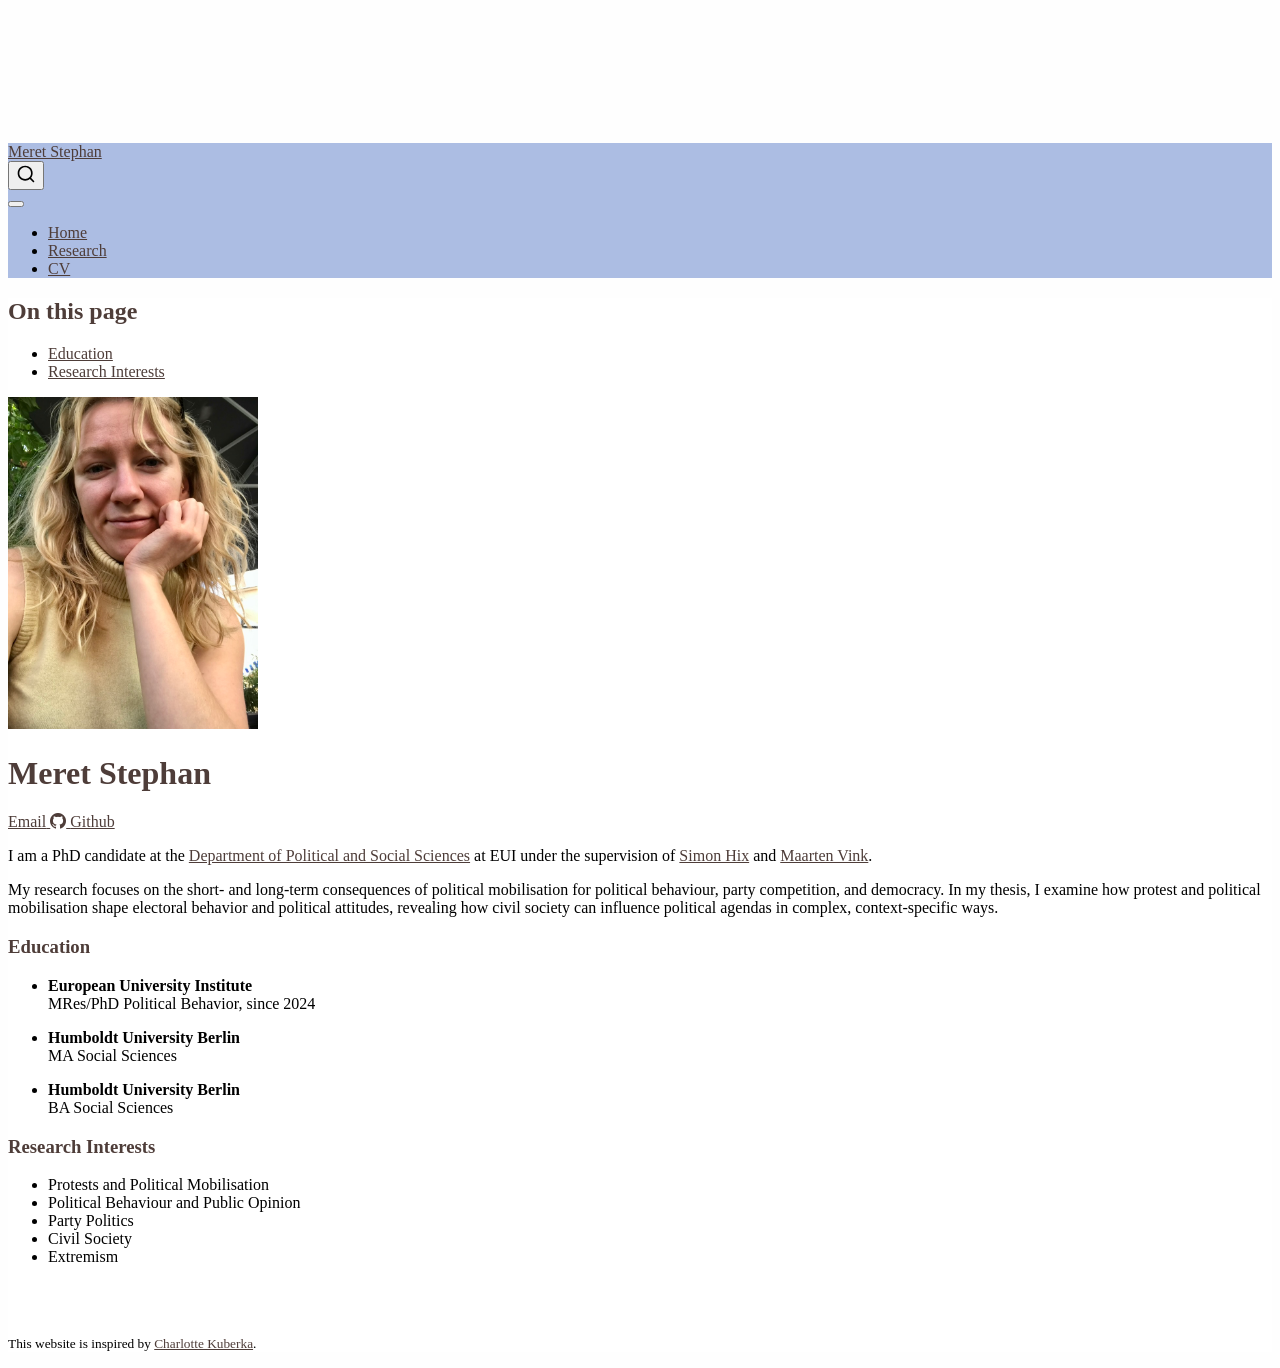
==== index.html @ 403faa31 "Built site for gh-pages" ====
<!DOCTYPE html>
<html xmlns="http://www.w3.org/1999/xhtml" lang="en" xml:lang="en"><head>

<meta charset="utf-8">
<meta name="generator" content="quarto-1.10.19">

<meta name="viewport" content="width=device-width, initial-scale=1.0, user-scalable=yes">


<title>Meret Stephan</title>
<style>
/* Default styles provided by pandoc.
** See https://pandoc.org/MANUAL.html#variables-for-html for config info.
*/
span.smallcaps{font-variant: small-caps;}
div.columns{display: flex; gap: 1.5em;}
div.column{flex: auto;}
@media screen {
div.columns{gap: min(4vw, 1.5em);}
div.column{overflow-x: auto;}
}
div.hanging-indent{margin-left: 1.5em; text-indent: -1.5em;}
ul.task-list{list-style: none;}
ul.task-list li input[type="checkbox"] {
  width: 0.8em;
  margin: 0 0.8em 0.2em -1em; /* quarto-specific, see https://github.com/quarto-dev/quarto-cli/issues/4556 */ 
  vertical-align: middle;
}
</style>


<script src="site_libs/quarto-nav/quarto-nav.js"></script>
<script src="site_libs/quarto-nav/headroom.min.js"></script>
<script src="site_libs/clipboard/clipboard.min.js"></script>
<script src="site_libs/quarto-search/autocomplete.umd.js"></script>
<script src="site_libs/quarto-search/fuse.min.js"></script>
<script src="site_libs/quarto-search/quarto-search.js"></script>
<meta name="quarto:offset" content="./">
<script src="site_libs/quarto-html/quarto.js" type="module"></script>
<script src="site_libs/quarto-html/tabsets/tabsets.js" type="module"></script>
<script src="site_libs/quarto-html/popper.min.js"></script>
<script src="site_libs/quarto-html/tippy.umd.min.js"></script>
<link href="site_libs/quarto-html/tippy.css" rel="stylesheet">
<link href="site_libs/quarto-html/quarto-syntax-highlighting-bf27225e3a48a9273f3daa8f8e829971.css" rel="stylesheet" id="quarto-text-highlighting-styles">
<script src="site_libs/bootstrap/bootstrap.min.js"></script>
<link href="site_libs/bootstrap/bootstrap-icons.css" rel="stylesheet">
<link href="site_libs/bootstrap/bootstrap-445b8638c3d06994fee0907d791121c4.min.css" rel="stylesheet" append-hash="true" id="quarto-bootstrap" data-mode="light">
<script id="quarto-search-options" type="application/json">{
  "location": "navbar",
  "copy-button": false,
  "collapse-after": 3,
  "panel-placement": "end",
  "type": "overlay",
  "limit": 50,
  "keyboard-shortcut": [
    "f",
    "/",
    "s"
  ],
  "show-item-context": false,
  "language": {
    "search-no-results-text": "No results",
    "search-matching-documents-text": "matching documents",
    "search-copy-link-title": "Copy link to search",
    "search-hide-matches-text": "Hide additional matches",
    "search-more-match-text": "more match in this document",
    "search-more-matches-text": "more matches in this document",
    "search-clear-button-title": "Clear",
    "search-text-placeholder": "",
    "search-detached-cancel-button-title": "Cancel",
    "search-submit-button-title": "Submit",
    "search-label": "Search"
  }
}</script>


<link rel="stylesheet" href="styles.css">
</head>

<body class="nav-fixed quarto-light">

<div id="quarto-search-results"></div>
  <header id="quarto-header" class="headroom fixed-top">
    <nav class="navbar navbar-expand-lg " data-bs-theme="dark">
      <div class="navbar-container container-fluid">
      <div class="navbar-brand-container mx-auto">
    <a class="navbar-brand" href="./index.html">
    <span class="navbar-title">Meret Stephan</span>
    </a>
  </div>
            <div id="quarto-search" class="" title="Search"></div>
          <button class="navbar-toggler" type="button" data-bs-toggle="collapse" data-bs-target="#navbarCollapse" aria-controls="navbarCollapse" role="menu" aria-expanded="false" aria-label="Toggle navigation" onclick="if (window.quartoToggleHeadroom) { window.quartoToggleHeadroom(); }">
  <span class="navbar-toggler-icon"></span>
</button>
          <div class="collapse navbar-collapse" id="navbarCollapse">
            <ul class="navbar-nav navbar-nav-scroll me-auto">
  <li class="nav-item">
    <a class="nav-link active" href="./index.html" aria-current="page"> 
<span class="menu-text">Home</span></a>
  </li>  
  <li class="nav-item">
    <a class="nav-link" href="./research.html"> 
<span class="menu-text">Research</span></a>
  </li>  
  <li class="nav-item">
    <a class="nav-link" href="./CV.html"> 
<span class="menu-text">CV</span></a>
  </li>  
</ul>
          </div> <!-- /navcollapse -->
            <div class="quarto-navbar-tools">
</div>
      </div> <!-- /container-fluid -->
    </nav>
</header>
<!-- content -->
<div id="quarto-content" class="quarto-container page-columns page-rows-contents page-layout-article page-navbar">
<!-- sidebar -->
<!-- margin-sidebar -->
    <div id="quarto-margin-sidebar" class="sidebar margin-sidebar">
        <nav id="TOC" role="doc-toc" class="toc-active">
    <h2 id="toc-title">On this page</h2>
  <ul>
  <li><a href="#education" id="toc-education" class="nav-link active" data-scroll-target="#education">Education</a></li>
  <li><a href="#research-interests" id="toc-research-interests" class="nav-link" data-scroll-target="#research-interests">Research Interests</a></li>
  </ul>
</nav>
    </div>
<!-- main -->
<div class="quarto-about-trestles">
  <div class="about-entity">
    <img src="img_1.jpeg" class="about-image
  rounded " style="width: 250px;">
<header id="title-block-header" class="quarto-title-block default">
<div class="quarto-title">
<h1 class="title">Meret Stephan</h1>
</div>
<div class="quarto-title-meta">
  </div>
</header>
    <div class="about-links">
  <a href="mailto:meret.stephan@eui.eu" class="about-link" rel="" target="">
    <i class="bi bi-✉ Email"></i>
     <span class="about-link-text">Email</span>
  </a>
  <a href="https://github.com/meretstephan" class="about-link" rel="" target="">
    <i class="bi bi-github"></i>
     <span class="about-link-text">Github</span>
  </a>
</div>
  </div>
  <div class="about-contents"><main class="content" id="quarto-document-content">

<p>I am a PhD candidate at the <a href="https://www.eui.eu/en/academic-units/political-and-social-sciences">Department of Political and Social Sciences</a> at EUI under the supervision of <a href="https://simonhix.com/">Simon Hix</a> and <a href="https://www.eui.eu/people?id=maarten-vink">Maarten Vink</a>.</p>
<p>My research focuses on the short- and long-term consequences of political mobilisation for political behaviour, party competition, and democracy. In my thesis, I examine how protest and political mobilisation shape electoral behavior and political attitudes, revealing how civil society can influence political agendas in complex, context-specific ways.</p>
<section id="education" class="level3">
<h3 data-anchor-id="education">Education</h3>
<ul>
<li><p><strong>European University Institute</strong> <br> MRes/PhD Political Behavior, since 2024 <br></p></li>
<li><p><strong>Humboldt University Berlin</strong> <br> MA Social Sciences <br></p></li>
<li><p><strong>Humboldt University Berlin</strong> <br> BA Social Sciences</p></li>
</ul>
</section>
<section id="research-interests" class="level3">
<h3 data-anchor-id="research-interests">Research Interests</h3>
<ul>
<li>Protests and Political Mobilisation</li>
<li>Political Behaviour and Public Opinion</li>
<li>Party Politics</li>
<li>Civil Society</li>
<li>Extremism</li>
</ul>
<p><br> <br></p>
<p><small>This website is inspired by <a href="https://charlottekuberka.github.io/">Charlotte Kuberka</a>.</small></p>


</section>
</main></div>
</div>
 <!-- /main -->
<script id="quarto-html-after-body" type="application/javascript">
  window.document.addEventListener("DOMContentLoaded", function (event) {
    const isCodeAnnotation = (el) => {
      for (const clz of el.classList) {
        if (clz.startsWith('code-annotation-')) {                     
          return true;
        }
      }
      return false;
    }
    const onCopySuccess = function(e) {
      // button target
      const button = e.trigger;
      // don't keep focus
      button.blur();
      // flash "checked"
      button.classList.add('code-copy-button-checked');
      var currentTitle = button.getAttribute("title");
      button.setAttribute("title", "Copied!");
      let tooltip;
      if (window.bootstrap) {
        button.setAttribute("data-bs-toggle", "tooltip");
        button.setAttribute("data-bs-placement", "left");
        button.setAttribute("data-bs-title", "Copied!");
        tooltip = new bootstrap.Tooltip(button, 
          { trigger: "manual", 
            customClass: "code-copy-button-tooltip",
            offset: [0, -8]});
        tooltip.show();    
      }
      setTimeout(function() {
        if (tooltip) {
          tooltip.hide();
          button.removeAttribute("data-bs-title");
          button.removeAttribute("data-bs-toggle");
          button.removeAttribute("data-bs-placement");
        }
        button.setAttribute("title", currentTitle);
        button.classList.remove('code-copy-button-checked');
      }, 1000);
      // clear code selection
      e.clearSelection();
    }
    const getTextToCopy = function(trigger) {
      const outerScaffold = trigger.parentElement.cloneNode(true);
      const codeEl = outerScaffold.querySelector('code');
      for (const childEl of codeEl.children) {
        if (isCodeAnnotation(childEl)) {
          childEl.remove();
        }
      }
      return codeEl.innerText;
    }
    const clipboard = new window.ClipboardJS('.code-copy-button:not([data-in-quarto-modal])', {
      text: getTextToCopy
    });
    clipboard.on('success', onCopySuccess);
    if (window.document.getElementById('quarto-embedded-source-code-modal')) {
      const clipboardModal = new window.ClipboardJS('.code-copy-button[data-in-quarto-modal]', {
        text: getTextToCopy,
        container: window.document.getElementById('quarto-embedded-source-code-modal')
      });
      clipboardModal.on('success', onCopySuccess);
    }
      var localhostRegex = new RegExp(/^(?:http|https):\/\/localhost\:?[0-9]*\//);
      var mailtoRegex = new RegExp(/^mailto:/);
        var filterRegex = new RegExp('/' + window.location.host + '/');
      var isInternal = (href) => {
          return filterRegex.test(href) || localhostRegex.test(href) || mailtoRegex.test(href);
      }
      // Inspect non-navigation links and adorn them if external
     var links = window.document.querySelectorAll('a[href]:not(.nav-link):not(.navbar-brand):not(.toc-action):not(.sidebar-link):not(.sidebar-item-toggle):not(.pagination-link):not(.no-external):not([aria-hidden]):not(.dropdown-item):not(.quarto-navigation-tool):not(.about-link)');
      for (var i=0; i<links.length; i++) {
        const link = links[i];
        if (!isInternal(link.href)) {
          // undo the damage that might have been done by quarto-nav.js in the case of
          // links that we want to consider external
          if (link.dataset.originalHref !== undefined) {
            link.href = link.dataset.originalHref;
          }
        }
      }
    function tippyHover(el, contentFn, onTriggerFn, onUntriggerFn) {
      const config = {
        allowHTML: true,
        maxWidth: 500,
        delay: 100,
        arrow: false,
        appendTo: function(el) {
            return el.parentElement;
        },
        interactive: true,
        interactiveBorder: 10,
        theme: 'quarto',
        placement: 'bottom-start',
      };
      if (contentFn) {
        config.content = contentFn;
      }
      if (onTriggerFn) {
        config.onTrigger = onTriggerFn;
      }
      if (onUntriggerFn) {
        config.onUntrigger = onUntriggerFn;
      }
      window.tippy(el, config); 
    }
    const noterefs = window.document.querySelectorAll('a[role="doc-noteref"]');
    for (var i=0; i<noterefs.length; i++) {
      const ref = noterefs[i];
      tippyHover(ref, function() {
        // use id or data attribute instead here
        let href = ref.getAttribute('data-footnote-href') || ref.getAttribute('href');
        try { href = new URL(href).hash; } catch {}
        const id = href.replace(/^#\/?/, "");
        const note = window.document.getElementById(id);
        if (note) {
          return note.innerHTML;
        } else {
          return "";
        }
      });
    }
    const xrefs = window.document.querySelectorAll('a.quarto-xref');
    const processXRef = (id, note) => {
      // Strip column container classes
      const stripColumnClz = (el) => {
        el.classList.remove("page-full", "page-columns");
        if (el.children) {
          for (const child of el.children) {
            stripColumnClz(child);
          }
        }
      }
      stripColumnClz(note)
      if (id === null || id.startsWith('sec-')) {
        // Special case sections, only their first couple elements
        const container = document.createElement("div");
        if (note.children && note.children.length > 2) {
          container.appendChild(note.children[0].cloneNode(true));
          for (let i = 1; i < note.children.length; i++) {
            const child = note.children[i];
            if (child.tagName === "P" && child.innerText === "") {
              continue;
            } else {
              container.appendChild(child.cloneNode(true));
              break;
            }
          }
          if (window.Quarto?.typesetMath) {
            window.Quarto.typesetMath(container);
          }
          return container.innerHTML
        } else {
          if (window.Quarto?.typesetMath) {
            window.Quarto.typesetMath(note);
          }
          return note.innerHTML;
        }
      } else {
        // Remove any anchor links if they are present
        const anchorLink = note.querySelector('a.anchorjs-link');
        if (anchorLink) {
          anchorLink.remove();
        }
        if (window.Quarto?.typesetMath) {
          window.Quarto.typesetMath(note);
        }
        if (note.classList.contains("callout")) {
          return note.outerHTML;
        } else {
          return note.innerHTML;
        }
      }
    }
    for (var i=0; i<xrefs.length; i++) {
      const xref = xrefs[i];
      tippyHover(xref, undefined, function(instance) {
        instance.disable();
        let url = xref.getAttribute('href');
        let hash = undefined; 
        if (url.startsWith('#')) {
          hash = url;
        } else {
          try { hash = new URL(url).hash; } catch {}
        }
        if (hash) {
          const id = hash.replace(/^#\/?/, "");
          const note = window.document.getElementById(id);
          if (note !== null) {
            try {
              const html = processXRef(id, note.cloneNode(true));
              instance.setContent(html);
            } finally {
              instance.enable();
              instance.show();
            }
          } else {
            // See if we can fetch this
            fetch(url.split('#')[0])
            .then(res => res.text())
            .then(html => {
              const parser = new DOMParser();
              const htmlDoc = parser.parseFromString(html, "text/html");
              const note = htmlDoc.getElementById(id);
              if (note !== null) {
                const html = processXRef(id, note);
                instance.setContent(html);
              } 
            }).finally(() => {
              instance.enable();
              instance.show();
            });
          }
        } else {
          // See if we can fetch a full url (with no hash to target)
          // This is a special case and we should probably do some content thinning / targeting
          fetch(url)
          .then(res => res.text())
          .then(html => {
            const parser = new DOMParser();
            const htmlDoc = parser.parseFromString(html, "text/html");
            const note = htmlDoc.querySelector('main.content');
            if (note !== null) {
              // This should only happen for chapter cross references
              // (since there is no id in the URL)
              // remove the first header
              if (note.children.length > 0 && note.children[0].tagName === "HEADER") {
                note.children[0].remove();
              }
              const html = processXRef(null, note);
              instance.setContent(html);
            } 
          }).finally(() => {
            instance.enable();
            instance.show();
          });
        }
      }, function(instance) {
      });
    }
        let selectedAnnoteEl;
        const selectorForAnnotation = ( cell, annotation) => {
          let cellAttr = 'data-code-cell="' + cell + '"';
          let lineAttr = 'data-code-annotation="' +  annotation + '"';
          const selector = 'span[' + cellAttr + '][' + lineAttr + ']';
          return selector;
        }
        const selectCodeLines = (annoteEl) => {
          const doc = window.document;
          const targetCell = annoteEl.getAttribute("data-target-cell");
          const targetAnnotation = annoteEl.getAttribute("data-target-annotation");
          const annoteSpan = window.document.querySelector(selectorForAnnotation(targetCell, targetAnnotation));
          const lines = annoteSpan.getAttribute("data-code-lines").split(",");
          const lineIds = lines.map((line) => {
            return targetCell + "-" + line;
          })
          let top = null;
          let height = null;
          let parent = null;
          if (lineIds.length > 0) {
              //compute the position of the single el (top and bottom and make a div)
              const el = window.document.getElementById(lineIds[0]);
              top = el.offsetTop;
              height = el.offsetHeight;
              parent = el.parentElement.parentElement;
            if (lineIds.length > 1) {
              const lastEl = window.document.getElementById(lineIds[lineIds.length - 1]);
              const bottom = lastEl.offsetTop + lastEl.offsetHeight;
              height = bottom - top;
            }
            if (top !== null && height !== null && parent !== null) {
              // cook up a div (if necessary) and position it 
              let div = window.document.getElementById("code-annotation-line-highlight");
              if (div === null) {
                div = window.document.createElement("div");
                div.setAttribute("id", "code-annotation-line-highlight");
                div.style.position = 'absolute';
                parent.appendChild(div);
              }
              div.style.top = top - 2 + "px";
              div.style.height = height + 4 + "px";
              div.style.left = 0;
              let gutterDiv = window.document.getElementById("code-annotation-line-highlight-gutter");
              if (gutterDiv === null) {
                gutterDiv = window.document.createElement("div");
                gutterDiv.setAttribute("id", "code-annotation-line-highlight-gutter");
                gutterDiv.style.position = 'absolute';
                const codeCell = window.document.getElementById(targetCell);
                const gutter = codeCell.querySelector('.code-annotation-gutter');
                gutter.appendChild(gutterDiv);
              }
              gutterDiv.style.top = top - 2 + "px";
              gutterDiv.style.height = height + 4 + "px";
            }
            selectedAnnoteEl = annoteEl;
          }
        };
        const unselectCodeLines = () => {
          const elementsIds = ["code-annotation-line-highlight", "code-annotation-line-highlight-gutter"];
          elementsIds.forEach((elId) => {
            const div = window.document.getElementById(elId);
            if (div) {
              div.remove();
            }
          });
          selectedAnnoteEl = undefined;
        };
          // Handle positioning of the toggle
      window.addEventListener(
        "resize",
        throttle(() => {
          elRect = undefined;
          if (selectedAnnoteEl) {
            selectCodeLines(selectedAnnoteEl);
          }
        }, 10)
      );
      function throttle(fn, ms) {
      let throttle = false;
      let timer;
        return (...args) => {
          if(!throttle) { // first call gets through
              fn.apply(this, args);
              throttle = true;
          } else { // all the others get throttled
              if(timer) clearTimeout(timer); // cancel #2
              timer = setTimeout(() => {
                fn.apply(this, args);
                timer = throttle = false;
              }, ms);
          }
        };
      }
        // Attach click handler to the DT
        const annoteDls = window.document.querySelectorAll('dt[data-target-cell]');
        for (const annoteDlNode of annoteDls) {
          annoteDlNode.addEventListener('click', (event) => {
            const clickedEl = event.target;
            if (clickedEl !== selectedAnnoteEl) {
              unselectCodeLines();
              const activeEl = window.document.querySelector('dt[data-target-cell].code-annotation-active');
              if (activeEl) {
                activeEl.classList.remove('code-annotation-active');
              }
              selectCodeLines(clickedEl);
              clickedEl.classList.add('code-annotation-active');
            } else {
              // Unselect the line
              unselectCodeLines();
              clickedEl.classList.remove('code-annotation-active');
            }
          });
        }
    const findCites = (el) => {
      const parentEl = el.parentElement;
      if (parentEl) {
        const cites = parentEl.dataset.cites;
        if (cites) {
          return {
            el,
            cites: cites.split(' ')
          };
        } else {
          return findCites(el.parentElement)
        }
      } else {
        return undefined;
      }
    };
    var bibliorefs = window.document.querySelectorAll('a[role="doc-biblioref"]');
    for (var i=0; i<bibliorefs.length; i++) {
      const ref = bibliorefs[i];
      const citeInfo = findCites(ref);
      if (citeInfo) {
        tippyHover(citeInfo.el, function() {
          var popup = window.document.createElement('div');
          citeInfo.cites.forEach(function(cite) {
            var citeDiv = window.document.createElement('div');
            citeDiv.classList.add('hanging-indent');
            citeDiv.classList.add('csl-entry');
            var biblioDiv = window.document.getElementById('ref-' + cite);
            if (biblioDiv) {
              citeDiv.innerHTML = biblioDiv.innerHTML;
            }
            popup.appendChild(citeDiv);
          });
          return popup.innerHTML;
        });
      }
    }
  });
  </script>
</div> <!-- /content -->




</body></html>
---- site_libs/quarto-html/tippy.css ----
.tippy-box[data-animation=fade][data-state=hidden]{opacity:0}[data-tippy-root]{max-width:calc(100vw - 10px)}.tippy-box{position:relative;background-color:#333;color:#fff;border-radius:4px;font-size:14px;line-height:1.4;white-space:normal;outline:0;transition-property:transform,visibility,opacity}.tippy-box[data-placement^=top]>.tippy-arrow{bottom:0}.tippy-box[data-placement^=top]>.tippy-arrow:before{bottom:-7px;left:0;border-width:8px 8px 0;border-top-color:initial;transform-origin:center top}.tippy-box[data-placement^=bottom]>.tippy-arrow{top:0}.tippy-box[data-placement^=bottom]>.tippy-arrow:before{top:-7px;left:0;border-width:0 8px 8px;border-bottom-color:initial;transform-origin:center bottom}.tippy-box[data-placement^=left]>.tippy-arrow{right:0}.tippy-box[data-placement^=left]>.tippy-arrow:before{border-width:8px 0 8px 8px;border-left-color:initial;right:-7px;transform-origin:center left}.tippy-box[data-placement^=right]>.tippy-arrow{left:0}.tippy-box[data-placement^=right]>.tippy-arrow:before{left:-7px;border-width:8px 8px 8px 0;border-right-color:initial;transform-origin:center right}.tippy-box[data-inertia][data-state=visible]{transition-timing-function:cubic-bezier(.54,1.5,.38,1.11)}.tippy-arrow{width:16px;height:16px;color:#333}.tippy-arrow:before{content:"";position:absolute;border-color:transparent;border-style:solid}.tippy-content{position:relative;padding:5px 9px;z-index:1}
---- site_libs/quarto-html/quarto-syntax-highlighting-bf27225e3a48a9273f3daa8f8e829971.css ----
/* quarto syntax highlight colors */
:root {
  --quarto-hl-ot-color: #003B4F;
  --quarto-hl-at-color: #657422;
  --quarto-hl-ss-color: #20794D;
  --quarto-hl-an-color: #5E5E5E;
  --quarto-hl-fu-color: #4758AB;
  --quarto-hl-st-color: #20794D;
  --quarto-hl-cf-color: #003B4F;
  --quarto-hl-op-color: #5E5E5E;
  --quarto-hl-er-color: #AD0000;
  --quarto-hl-bn-color: #AD0000;
  --quarto-hl-al-color: #AD0000;
  --quarto-hl-va-color: #111111;
  --quarto-hl-bu-color: inherit;
  --quarto-hl-ex-color: inherit;
  --quarto-hl-pp-color: #AD0000;
  --quarto-hl-in-color: #5E5E5E;
  --quarto-hl-vs-color: #20794D;
  --quarto-hl-wa-color: #5E5E5E;
  --quarto-hl-do-color: #5E5E5E;
  --quarto-hl-im-color: #00769E;
  --quarto-hl-ch-color: #20794D;
  --quarto-hl-dt-color: #AD0000;
  --quarto-hl-fl-color: #AD0000;
  --quarto-hl-co-color: #5E5E5E;
  --quarto-hl-cv-color: #5E5E5E;
  --quarto-hl-cn-color: #8f5902;
  --quarto-hl-sc-color: #5E5E5E;
  --quarto-hl-dv-color: #AD0000;
  --quarto-hl-kw-color: #003B4F;
}

/* other quarto variables */
:root {
  --quarto-font-monospace: SFMono-Regular, Menlo, Monaco, Consolas, "Liberation Mono", "Courier New", monospace;
}

/* syntax highlight based on Pandoc's rules */
pre > code.sourceCode > span {
  color: #003B4F;
}

code.sourceCode > span {
  color: #003B4F;
}

div.sourceCode,
div.sourceCode pre.sourceCode {
  color: #003B4F;
}

/* Normal */
code span {
  color: #003B4F;
}

/* Alert */
code span.al {
  color: #AD0000;
  font-style: inherit;
}

/* Annotation */
code span.an {
  color: #5E5E5E;
  font-style: inherit;
}

/* Attribute */
code span.at {
  color: #657422;
  font-style: inherit;
}

/* BaseN */
code span.bn {
  color: #AD0000;
  font-style: inherit;
}

/* BuiltIn */
code span.bu {
  font-style: inherit;
}

/* ControlFlow */
code span.cf {
  color: #003B4F;
  font-weight: bold;
  font-style: inherit;
}

/* Char */
code span.ch {
  color: #20794D;
  font-style: inherit;
}

/* Constant */
code span.cn {
  color: #8f5902;
  font-style: inherit;
}

/* Comment */
code span.co {
  color: #5E5E5E;
  font-style: inherit;
}

/* CommentVar */
code span.cv {
  color: #5E5E5E;
  font-style: italic;
}

/* Documentation */
code span.do {
  color: #5E5E5E;
  font-style: italic;
}

/* DataType */
code span.dt {
  color: #AD0000;
  font-style: inherit;
}

/* DecVal */
code span.dv {
  color: #AD0000;
  font-style: inherit;
}

/* Error */
code span.er {
  color: #AD0000;
  font-style: inherit;
}

/* Extension */
code span.ex {
  font-style: inherit;
}

/* Float */
code span.fl {
  color: #AD0000;
  font-style: inherit;
}

/* Function */
code span.fu {
  color: #4758AB;
  font-style: inherit;
}

/* Import */
code span.im {
  color: #00769E;
  font-style: inherit;
}

/* Information */
code span.in {
  color: #5E5E5E;
  font-style: inherit;
}

/* Keyword */
code span.kw {
  color: #003B4F;
  font-weight: bold;
  font-style: inherit;
}

/* Operator */
code span.op {
  color: #5E5E5E;
  font-style: inherit;
}

/* Other */
code span.ot {
  color: #003B4F;
  font-style: inherit;
}

/* Preprocessor */
code span.pp {
  color: #AD0000;
  font-style: inherit;
}

/* SpecialChar */
code span.sc {
  color: #5E5E5E;
  font-style: inherit;
}

/* SpecialString */
code span.ss {
  color: #20794D;
  font-style: inherit;
}

/* String */
code span.st {
  color: #20794D;
  font-style: inherit;
}

/* Variable */
code span.va {
  color: #111111;
  font-style: inherit;
}

/* VerbatimString */
code span.vs {
  color: #20794D;
  font-style: inherit;
}

/* Warning */
code span.wa {
  color: #5E5E5E;
  font-style: italic;
}

.prevent-inlining {
  content: "</";
}

/*# sourceMappingURL=8be38f48d34c45af72792cbd699585e7.css.map */
---- styles.css ----
/* css styles */
.pdf-container {
    width: 100%;
    height: 100vh;
    /* Full viewport height */
    min-height: 800px;
    /* Ensures minimum height */
    margin: 0;
    padding: 0;
    border: 1px solid #ddd;
    /* Optional: adds a border to see the container */
}

.pdf-container iframe {
    width: 100%;
    height: 100%;
    border: none;
    display: block;
}

/* Profile picture on homepage */
.quarto-about-jolla img,
.quarto-about-trestles img {
    width: 250px;
    height: auto;
}

/* Custom color theme based on your LaTeX colors */
:root {
    --lightburgundy: rgb(176, 48, 96);
    --nude: rgb(187, 128, 113);
    --rose: rgb(233, 203, 200);
    --darkrose: rgb(200, 160, 155);
    --darkbrown: rgb(78, 61, 57);
    --darkblue:rgb(52, 113, 255);
    --lightblue:rgba(156, 177, 222, 0.84);
    --


}

/* Main headings */
h1,
h2,
h3,
h4,
h5,
h6 {
    color: var(--darkbrown);
}

/* Links */
a {
    color: var(--darkbrown);
}

a:hover {
    color: var(--nude);
}

/* Navigation bar (if you have one) */
.navbar {
    background-color: var(--lightblue) !important;
}

.navbar-brand,
.navbar-nav .nav-link {
    color: var(--darkbrown) !important;
}

.navbar-nav .nav-link:hover {
    color: var(--darkbrown) !important;
}

/* Body background */
body {
    background-color: #fefefe;
}

/* Content area background */
.quarto-container {
    background-color: white;
}

/* Blockquotes and callouts */
blockquote {
    border-left: 4px solid var(--darkrose);
    background-color: var(--rose);
    padding: 15px;
}

/* Code blocks */
pre {
    background-color: var(--rose);
    border: 1px solid var(--darkrose);
}

/* Tables */
table {
    border-color: var(--darkrose);
}

thead {
    background-color: var(--rose);
    color: var(--darkblue);
}

/* Buttons */
.btn-primary {
    background-color: var(--darkblue);
    border-color: var(--darkblue);
}

.btn-primary:hover {
    background-color: var(--nude);
    border-color: var(--nude);
}

/* Abstract styling to match your theme */
.inline-abstract summary {
    color: var(--darkblue) !important;
}

.abstract-content,
.inline-abstract div {
    background-color: var(--rose);
    border-left: 3px solid var(--darkblue);
    padding: 12px;
    margin-top: 8px;
    border-radius: 4px;
}

/* PDF container styling */
.pdf-container {
    border: 2px solid var(--darkblue);
    border-radius: 8px;
    overflow: hidden;
}
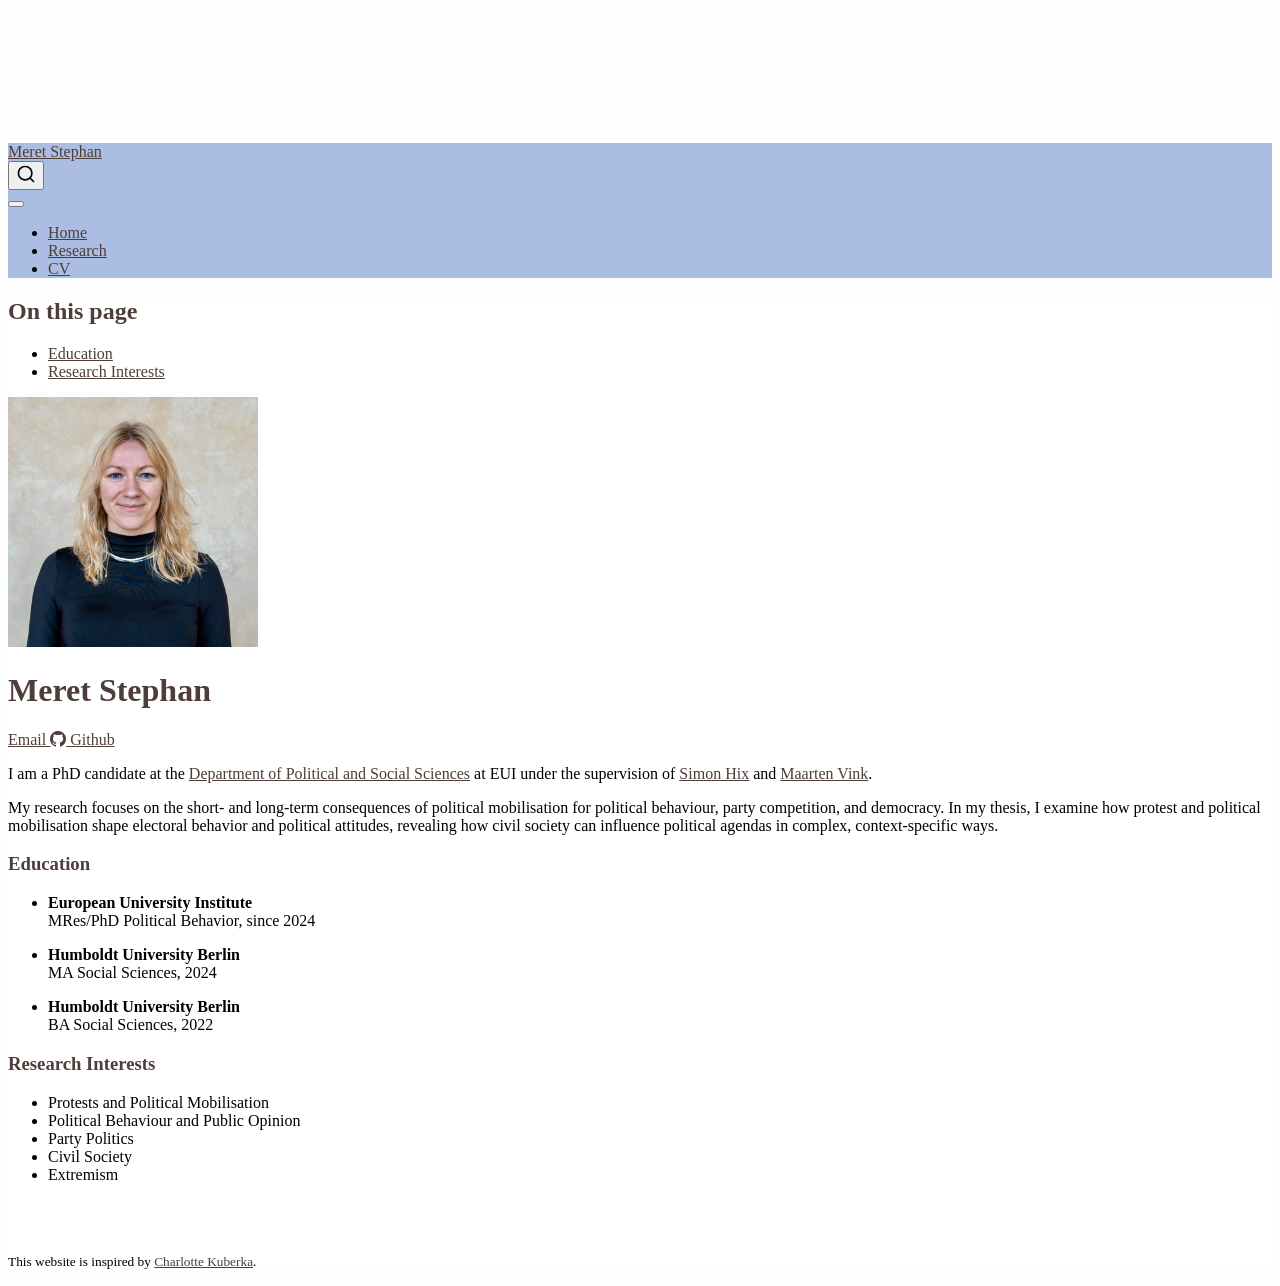
==== commit b2654cf0: "Built site for gh-pages" ====
--- a/index.html
+++ b/index.html
@@ -129,7 +129,7 @@
 <!-- main -->
 <div class="quarto-about-trestles">
   <div class="about-entity">
-    <img src="img_1.jpeg" class="about-image
+    <img src="img_2.jpg" class="about-image
   rounded " style="width: 250px;">
 <header id="title-block-header" class="quarto-title-block default">
 <div class="quarto-title">
@@ -157,8 +157,8 @@
 <h3 data-anchor-id="education">Education</h3>
 <ul>
 <li><p><strong>European University Institute</strong> <br> MRes/PhD Political Behavior, since 2024 <br></p></li>
-<li><p><strong>Humboldt University Berlin</strong> <br> MA Social Sciences <br></p></li>
-<li><p><strong>Humboldt University Berlin</strong> <br> BA Social Sciences</p></li>
+<li><p><strong>Humboldt University Berlin</strong> <br> MA Social Sciences, 2024 <br></p></li>
+<li><p><strong>Humboldt University Berlin</strong> <br> BA Social Sciences, 2022</p></li>
 </ul>
 </section>
 <section id="research-interests" class="level3">
@@ -244,7 +244,7 @@
     }
       var localhostRegex = new RegExp(/^(?:http|https):\/\/localhost\:?[0-9]*\//);
       var mailtoRegex = new RegExp(/^mailto:/);
-        var filterRegex = new RegExp('/' + window.location.host + '/');
+        var filterRegex = new RegExp("https:\/\/MeretStephan\.github\.io\/meretstephan\.github\.io\/");
       var isInternal = (href) => {
           return filterRegex.test(href) || localhostRegex.test(href) || mailtoRegex.test(href);
       }
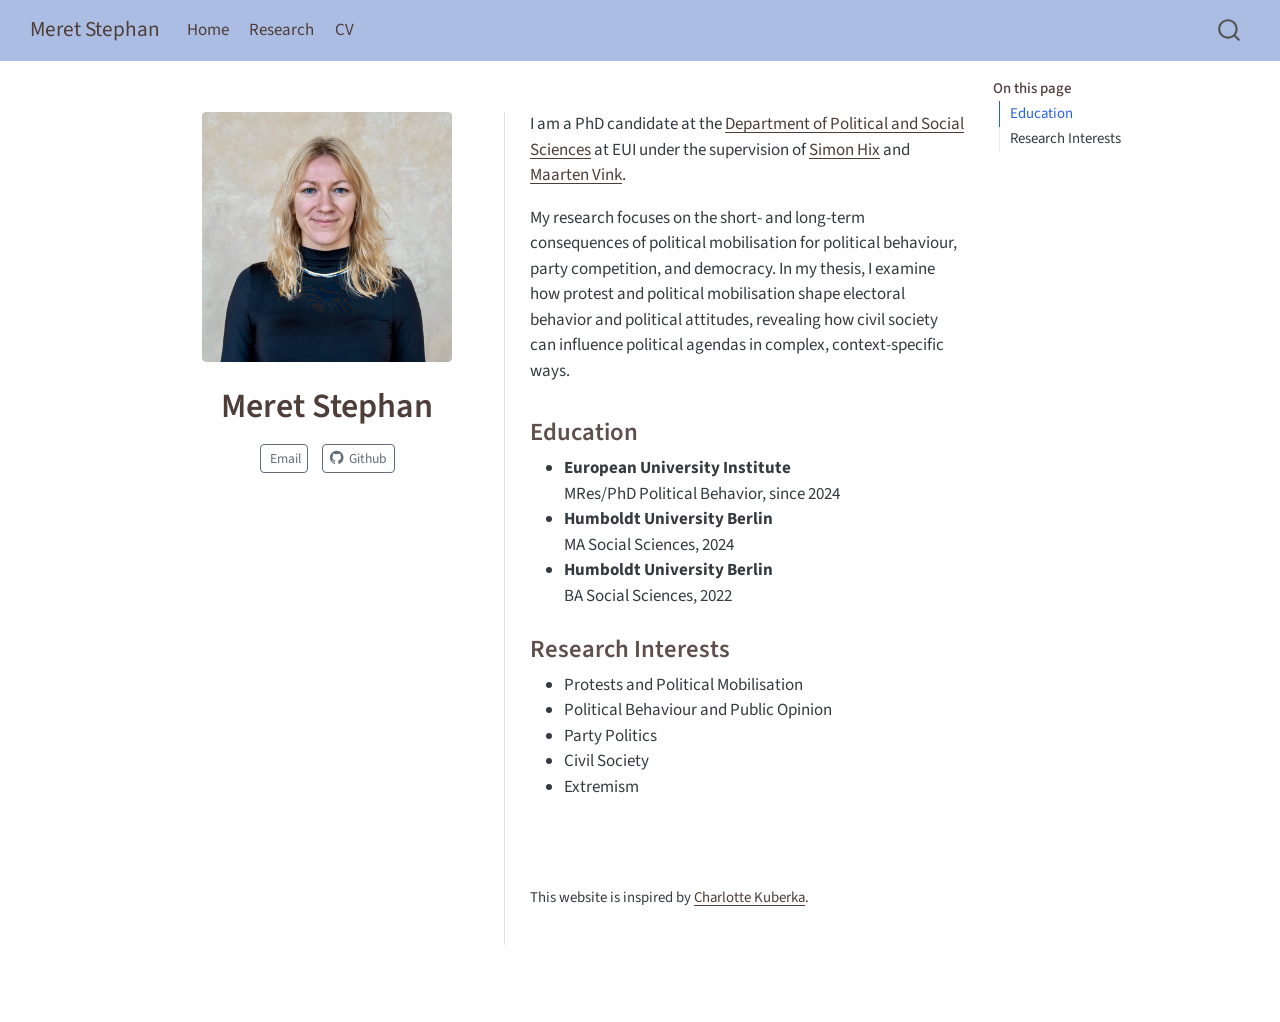
==== commit 1cbc050b: "Built site for gh-pages" ====
--- a/index.html
+++ b/index.html
@@ -44,7 +44,7 @@
 <link href="site_libs/quarto-html/quarto-syntax-highlighting-bf27225e3a48a9273f3daa8f8e829971.css" rel="stylesheet" id="quarto-text-highlighting-styles">
 <script src="site_libs/bootstrap/bootstrap.min.js"></script>
 <link href="site_libs/bootstrap/bootstrap-icons.css" rel="stylesheet">
-<link href="site_libs/bootstrap/bootstrap-445b8638c3d06994fee0907d791121c4.min.css" rel="stylesheet" append-hash="true" id="quarto-bootstrap" data-mode="light">
+<link href="site_libs/bootstrap/bootstrap-a14d652b86e00f03abd5043129e363d4.min.css" rel="stylesheet" append-hash="true" id="quarto-bootstrap" data-mode="light">
 <script id="quarto-search-options" type="application/json">{
   "location": "navbar",
   "copy-button": false,
@@ -156,9 +156,9 @@
 <section id="education" class="level3">
 <h3 data-anchor-id="education">Education</h3>
 <ul>
-<li><p><strong>European University Institute</strong> <br> MRes/PhD Political Behavior, since 2024 <br></p></li>
-<li><p><strong>Humboldt University Berlin</strong> <br> MA Social Sciences, 2024 <br></p></li>
-<li><p><strong>Humboldt University Berlin</strong> <br> BA Social Sciences, 2022</p></li>
+<li><strong>European University Institute</strong> <br> MRes/PhD Political Behavior, since 2024</li>
+<li><strong>Humboldt University Berlin</strong> <br> MA Social Sciences, 2024</li>
+<li><strong>Humboldt University Berlin</strong> <br> BA Social Sciences, 2022</li>
 </ul>
 </section>
 <section id="research-interests" class="level3">
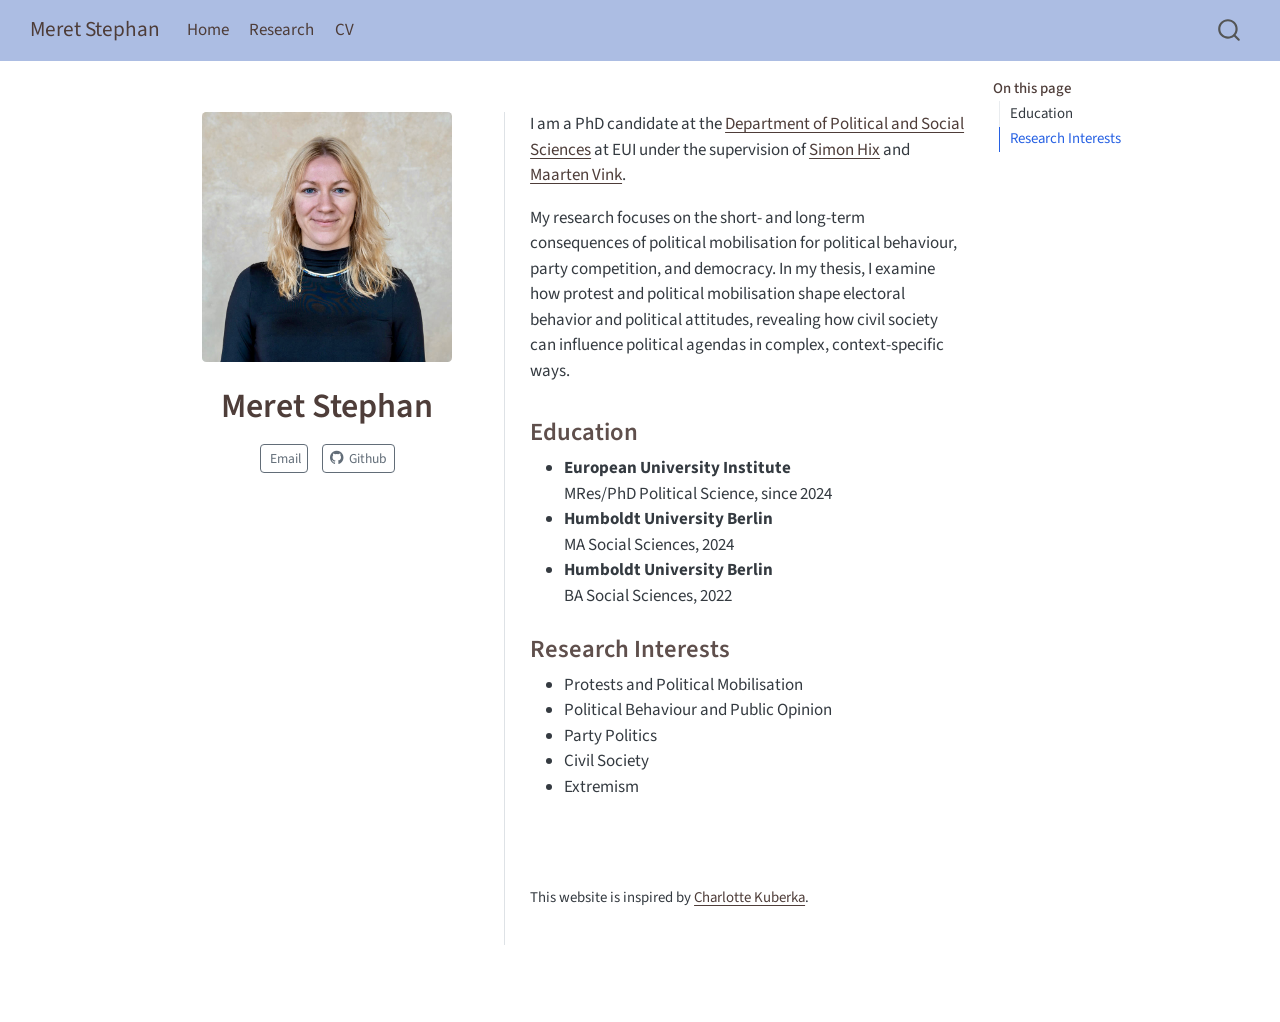
==== commit e8365b80: "Built site for gh-pages" ====
--- a/index.html
+++ b/index.html
@@ -2,7 +2,7 @@
 <html xmlns="http://www.w3.org/1999/xhtml" lang="en" xml:lang="en"><head>
 
 <meta charset="utf-8">
-<meta name="generator" content="quarto-1.10.19">
+<meta name="generator" content="quarto-1.11.9">
 
 <meta name="viewport" content="width=device-width, initial-scale=1.0, user-scalable=yes">
 
@@ -38,13 +38,14 @@
 <meta name="quarto:offset" content="./">
 <script src="site_libs/quarto-html/quarto.js" type="module"></script>
 <script src="site_libs/quarto-html/tabsets/tabsets.js" type="module"></script>
+<script src="site_libs/quarto-html/scrollable-regions/scrollable-regions.js" type="module"></script>
 <script src="site_libs/quarto-html/popper.min.js"></script>
 <script src="site_libs/quarto-html/tippy.umd.min.js"></script>
 <link href="site_libs/quarto-html/tippy.css" rel="stylesheet">
-<link href="site_libs/quarto-html/quarto-syntax-highlighting-bf27225e3a48a9273f3daa8f8e829971.css" rel="stylesheet" id="quarto-text-highlighting-styles">
+<link href="site_libs/quarto-html/quarto-syntax-highlighting-63b5708e65d6cd79cd7618c58d0c21e7.css" rel="stylesheet" id="quarto-text-highlighting-styles">
 <script src="site_libs/bootstrap/bootstrap.min.js"></script>
 <link href="site_libs/bootstrap/bootstrap-icons.css" rel="stylesheet">
-<link href="site_libs/bootstrap/bootstrap-a14d652b86e00f03abd5043129e363d4.min.css" rel="stylesheet" append-hash="true" id="quarto-bootstrap" data-mode="light">
+<link href="site_libs/bootstrap/bootstrap-b0bacdaee50ff9abb97ae013f25660d1.min.css" rel="stylesheet" append-hash="true" id="quarto-bootstrap" data-mode="light">
 <script id="quarto-search-options" type="application/json">{
   "location": "navbar",
   "copy-button": false,
@@ -77,19 +78,18 @@
 <link rel="stylesheet" href="styles.css">
 </head>
 
-<body class="nav-fixed quarto-light">
+<body class="nav-fixed quarto-light"><a id="quarto-skip-link" class="visually-hidden-focusable" href="#quarto-document-content">Skip to main content</a>
 
 <div id="quarto-search-results"></div>
   <header id="quarto-header" class="headroom fixed-top">
-    <nav class="navbar navbar-expand-lg " data-bs-theme="dark">
+    <nav class="navbar navbar-expand-lg " data-bs-theme="dark" aria-label="Site">
       <div class="navbar-container container-fluid">
       <div class="navbar-brand-container mx-auto">
     <a class="navbar-brand" href="./index.html">
     <span class="navbar-title">Meret Stephan</span>
     </a>
   </div>
-            <div id="quarto-search" class="" title="Search"></div>
-          <button class="navbar-toggler" type="button" data-bs-toggle="collapse" data-bs-target="#navbarCollapse" aria-controls="navbarCollapse" role="menu" aria-expanded="false" aria-label="Toggle navigation" onclick="if (window.quartoToggleHeadroom) { window.quartoToggleHeadroom(); }">
+          <button class="navbar-toggler" type="button" data-bs-toggle="collapse" data-bs-target="#navbarCollapse" aria-controls="navbarCollapse" aria-expanded="false" aria-label="Toggle navigation" onclick="if (window.quartoToggleHeadroom) { window.quartoToggleHeadroom(); }">
   <span class="navbar-toggler-icon"></span>
 </button>
           <div class="collapse navbar-collapse" id="navbarCollapse">
@@ -110,6 +110,7 @@
           </div> <!-- /navcollapse -->
             <div class="quarto-navbar-tools">
 </div>
+            <div id="quarto-search" class="" title="Search"></div>
       </div> <!-- /container-fluid -->
     </nav>
 </header>
@@ -118,7 +119,7 @@
 <!-- sidebar -->
 <!-- margin-sidebar -->
     <div id="quarto-margin-sidebar" class="sidebar margin-sidebar">
-        <nav id="TOC" role="doc-toc" class="toc-active">
+        <nav id="TOC" role="doc-toc" aria-labelledby="toc-title" class="toc-active">
     <h2 id="toc-title">On this page</h2>
   <ul>
   <li><a href="#education" id="toc-education" class="nav-link active" data-scroll-target="#education">Education</a></li>
@@ -149,14 +150,14 @@
   </a>
 </div>
   </div>
-  <div class="about-contents"><main class="content" id="quarto-document-content">
+  <div class="about-contents"><main class="content" id="quarto-document-content" tabindex="-1">
 
 <p>I am a PhD candidate at the <a href="https://www.eui.eu/en/academic-units/political-and-social-sciences">Department of Political and Social Sciences</a> at EUI under the supervision of <a href="https://simonhix.com/">Simon Hix</a> and <a href="https://www.eui.eu/people?id=maarten-vink">Maarten Vink</a>.</p>
 <p>My research focuses on the short- and long-term consequences of political mobilisation for political behaviour, party competition, and democracy. In my thesis, I examine how protest and political mobilisation shape electoral behavior and political attitudes, revealing how civil society can influence political agendas in complex, context-specific ways.</p>
 <section id="education" class="level3">
 <h3 data-anchor-id="education">Education</h3>
 <ul>
-<li><strong>European University Institute</strong> <br> MRes/PhD Political Behavior, since 2024</li>
+<li><strong>European University Institute</strong> <br> MRes/PhD Political Science, since 2024</li>
 <li><strong>Humboldt University Berlin</strong> <br> MA Social Sciences, 2024</li>
 <li><strong>Humboldt University Berlin</strong> <br> BA Social Sciences, 2022</li>
 </ul>
@@ -249,7 +250,8 @@
           return filterRegex.test(href) || localhostRegex.test(href) || mailtoRegex.test(href);
       }
       // Inspect non-navigation links and adorn them if external
-     var links = window.document.querySelectorAll('a[href]:not(.nav-link):not(.navbar-brand):not(.toc-action):not(.sidebar-link):not(.sidebar-item-toggle):not(.pagination-link):not(.no-external):not([aria-hidden]):not(.dropdown-item):not(.quarto-navigation-tool):not(.about-link)');
+      window.quartoDecorateExternalLinks = function (root) {
+     var links = (root || window.document).querySelectorAll('a[href]:not(.nav-link):not(.navbar-brand):not(.toc-action):not(.sidebar-link):not(.sidebar-item-toggle):not(.pagination-link):not(.no-external):not([aria-hidden]):not(.dropdown-item):not(.quarto-navigation-tool):not(.about-link)');
       for (var i=0; i<links.length; i++) {
         const link = links[i];
         if (!isInternal(link.href)) {
@@ -258,8 +260,69 @@
           if (link.dataset.originalHref !== undefined) {
             link.href = link.dataset.originalHref;
           }
-        }
-      }
+          if (!link.classList.contains('no-external-icon')) {
+          }
+        }
+      }
+      };
+      window.quartoDecorateExternalLinks(window.document);
+    // Esc closes the popup (WCAG 1.4.13) and focus leaving both trigger and
+    // popup closes it (WCAG 2.4.11); tippy handles neither for interactive popups.
+    const hideOnEscAndFocusOut = {
+      name: 'hideOnEscAndFocusOut',
+      defaultValue: true,
+      fn(instance) {
+        const dismiss = () => {
+          // A show scheduled by the trigger delay would otherwise reopen it
+          instance.clearDelayTimeouts();
+          instance.hide();
+        };
+        const onKeyDown = (event) => {
+          if (event.key !== 'Escape') {
+            return;
+          }
+          // Keep Esc from also reaching page handlers (e.g. reveal.js overview),
+          // except an open reveal.js slide menu, which Esc should close too.
+          // The menu handles keys only when its keyboard option is on.
+          const menuHandlesEsc = window.Reveal?.getPlugin?.('menu')?.isOpen() &&
+            window.Reveal.getConfig().menu?.keyboard !== false;
+          if (!menuHandlesEsc) {
+            event.stopPropagation();
+          }
+          if (instance.popper.contains(window.document.activeElement)) {
+            // Disabled while refocusing so the focus trigger does not reopen it
+            instance.disable();
+            instance.reference.focus();
+            instance.enable();
+          }
+          dismiss();
+        };
+        const onFocusOut = (event) => {
+          const target = event.relatedTarget;
+          if (target && !instance.reference.contains(target) &&
+              !instance.popper.contains(target)) {
+            dismiss();
+          }
+        };
+        // On the trigger too: a click trigger (code-annotations: select) has no
+        // blur handling. Attached for the instance's lifetime so leaving the
+        // trigger also cancels a show still pending on the trigger delay.
+        instance.reference.addEventListener('focusout', onFocusOut);
+        return {
+          onShow() {
+            window.document.addEventListener('keydown', onKeyDown, true);
+            instance.popper.addEventListener('focusout', onFocusOut);
+          },
+          onHide() {
+            window.document.removeEventListener('keydown', onKeyDown, true);
+            instance.popper.removeEventListener('focusout', onFocusOut);
+          },
+          onDestroy() {
+            instance.reference.removeEventListener('focusout', onFocusOut);
+          },
+        };
+      },
+    };
     function tippyHover(el, contentFn, onTriggerFn, onUntriggerFn) {
       const config = {
         allowHTML: true,
@@ -273,6 +336,7 @@
         interactiveBorder: 10,
         theme: 'quarto',
         placement: 'bottom-start',
+        plugins: [hideOnEscAndFocusOut],
       };
       if (contentFn) {
         config.content = contentFn;
@@ -435,44 +499,54 @@
           const lineIds = lines.map((line) => {
             return targetCell + "-" + line;
           })
-          let top = null;
-          let height = null;
-          let parent = null;
+          // Each band is positioned against its own containing block, which is
+          // not the offsetParent of the lines, so place it from client rects.
+          const placeBand = (band, firstEl, lastEl, codeBlock) => {
+            const container = band.offsetParent;
+            if (container === null) {
+              return;
+            }
+            const containerRect = container.getBoundingClientRect();
+            // Reveal.js scales slides with a transform, so convert client
+            // pixels back to the CSS pixels of the container.
+            const scale = containerRect.height / container.offsetHeight || 1;
+            const firstRect = firstEl.getBoundingClientRect();
+            const lastRect = lastEl.getBoundingClientRect();
+            const top = (firstRect.top - containerRect.top) / scale - container.clientTop + container.scrollTop;
+            const height = (lastRect.bottom - firstRect.top) / scale;
+            band.style.top = top - 2 + "px";
+            band.style.height = height + 4 + "px";
+            if (codeBlock) {
+              // Without the copy button wrapper, the containing block is wider
+              // than the code block, so span the code block explicitly.
+              const blockRect = codeBlock.getBoundingClientRect();
+              band.style.left = (blockRect.left - containerRect.left) / scale - container.clientLeft + container.scrollLeft + "px";
+              band.style.width = blockRect.width / scale + "px";
+            }
+          };
           if (lineIds.length > 0) {
-              //compute the position of the single el (top and bottom and make a div)
-              const el = window.document.getElementById(lineIds[0]);
-              top = el.offsetTop;
-              height = el.offsetHeight;
-              parent = el.parentElement.parentElement;
-            if (lineIds.length > 1) {
-              const lastEl = window.document.getElementById(lineIds[lineIds.length - 1]);
-              const bottom = lastEl.offsetTop + lastEl.offsetHeight;
-              height = bottom - top;
-            }
-            if (top !== null && height !== null && parent !== null) {
-              // cook up a div (if necessary) and position it 
-              let div = window.document.getElementById("code-annotation-line-highlight");
-              if (div === null) {
-                div = window.document.createElement("div");
-                div.setAttribute("id", "code-annotation-line-highlight");
-                div.style.position = 'absolute';
-                parent.appendChild(div);
-              }
-              div.style.top = top - 2 + "px";
-              div.style.height = height + 4 + "px";
-              div.style.left = 0;
-              let gutterDiv = window.document.getElementById("code-annotation-line-highlight-gutter");
-              if (gutterDiv === null) {
-                gutterDiv = window.document.createElement("div");
-                gutterDiv.setAttribute("id", "code-annotation-line-highlight-gutter");
-                gutterDiv.style.position = 'absolute';
-                const codeCell = window.document.getElementById(targetCell);
-                const gutter = codeCell.querySelector('.code-annotation-gutter');
-                gutter.appendChild(gutterDiv);
-              }
-              gutterDiv.style.top = top - 2 + "px";
-              gutterDiv.style.height = height + 4 + "px";
-            }
+            const el = window.document.getElementById(lineIds[0]);
+            const lastEl = window.document.getElementById(lineIds[lineIds.length - 1]);
+            const parent = el.parentElement.parentElement;
+            // cook up a div (if necessary) and position it
+            let div = window.document.getElementById("code-annotation-line-highlight");
+            if (div === null) {
+              div = window.document.createElement("div");
+              div.setAttribute("id", "code-annotation-line-highlight");
+              div.style.position = 'absolute';
+              parent.appendChild(div);
+            }
+            placeBand(div, el, lastEl, parent.closest("div.sourceCode") || parent);
+            let gutterDiv = window.document.getElementById("code-annotation-line-highlight-gutter");
+            if (gutterDiv === null) {
+              gutterDiv = window.document.createElement("div");
+              gutterDiv.setAttribute("id", "code-annotation-line-highlight-gutter");
+              gutterDiv.style.position = 'absolute';
+              const codeCell = window.document.getElementById(targetCell);
+              const gutter = codeCell.querySelector('.code-annotation-gutter');
+              gutter.appendChild(gutterDiv);
+            }
+            placeBand(gutterDiv, el, lastEl);
             selectedAnnoteEl = annoteEl;
           }
         };
@@ -571,6 +645,9 @@
     }
   });
   </script>
+  <script type="application/javascript">
+  window.quartoScrollableRegionsLabels = {"code":"Scrollable code","output":"Scrollable output"};
+  </script>
 </div> <!-- /content -->
 
 
--- a/site_libs/quarto-html/quarto-syntax-highlighting-63b5708e65d6cd79cd7618c58d0c21e7.css
+++ b/site_libs/quarto-html/quarto-syntax-highlighting-63b5708e65d6cd79cd7618c58d0c21e7.css
@@ -0,0 +1,236 @@
+/* quarto syntax highlight colors */
+:root {
+  --quarto-hl-ot-color: #003B4F;
+  --quarto-hl-at-color: #657422;
+  --quarto-hl-ss-color: #20794D;
+  --quarto-hl-an-color: #5E5E5E;
+  --quarto-hl-fu-color: #4758AB;
+  --quarto-hl-st-color: #20794D;
+  --quarto-hl-cf-color: #003B4F;
+  --quarto-hl-op-color: #5E5E5E;
+  --quarto-hl-er-color: #AD0000;
+  --quarto-hl-bn-color: #AD0000;
+  --quarto-hl-al-color: #AD0000;
+  --quarto-hl-va-color: #111111;
+  --quarto-hl-bu-color: inherit;
+  --quarto-hl-ex-color: inherit;
+  --quarto-hl-pp-color: #AD0000;
+  --quarto-hl-in-color: #5E5E5E;
+  --quarto-hl-vs-color: #20794D;
+  --quarto-hl-wa-color: #5E5E5E;
+  --quarto-hl-do-color: #5E5E5E;
+  --quarto-hl-im-color: #00769E;
+  --quarto-hl-ch-color: #20794D;
+  --quarto-hl-dt-color: #AD0000;
+  --quarto-hl-fl-color: #AD0000;
+  --quarto-hl-co-color: #5E5E5E;
+  --quarto-hl-cv-color: #5E5E5E;
+  --quarto-hl-cn-color: #8f5902;
+  --quarto-hl-sc-color: #5E5E5E;
+  --quarto-hl-dv-color: #AD0000;
+  --quarto-hl-kw-color: #003B4F;
+}
+
+/* other quarto variables */
+:root {
+  --quarto-font-monospace: SFMono-Regular, Menlo, Monaco, Consolas, "Liberation Mono", "Courier New", monospace;
+}
+
+/* syntax highlight based on Pandoc's rules */
+pre > code.sourceCode > span {
+  color: #003B4F;
+}
+
+code.sourceCode > span {
+  color: #003B4F;
+}
+
+div.sourceCode,
+div.sourceCode pre.sourceCode {
+  color: #003B4F;
+}
+
+/* Normal */
+code span {
+  color: #003B4F;
+}
+
+/* Alert */
+code span.al {
+  color: #AD0000;
+  font-style: inherit;
+}
+
+/* Annotation */
+code span.an {
+  color: #5E5E5E;
+  font-style: inherit;
+}
+
+/* Attribute */
+code span.at {
+  color: #657422;
+  font-style: inherit;
+}
+
+/* BaseN */
+code span.bn {
+  color: #AD0000;
+  font-style: inherit;
+}
+
+/* BuiltIn */
+code span.bu {
+  font-style: inherit;
+}
+
+/* ControlFlow */
+code span.cf {
+  color: #003B4F;
+  font-weight: bold;
+  font-style: inherit;
+}
+
+/* Char */
+code span.ch {
+  color: #20794D;
+  font-style: inherit;
+}
+
+/* Constant */
+code span.cn {
+  color: #8f5902;
+  font-style: inherit;
+}
+
+/* Comment */
+code span.co {
+  color: #5E5E5E;
+  font-style: inherit;
+}
+
+/* CommentVar */
+code span.cv {
+  color: #5E5E5E;
+  font-style: italic;
+}
+
+/* Documentation */
+code span.do {
+  color: #5E5E5E;
+  font-style: italic;
+}
+
+/* DataType */
+code span.dt {
+  color: #AD0000;
+  font-style: inherit;
+}
+
+/* DecVal */
+code span.dv {
+  color: #AD0000;
+  font-style: inherit;
+}
+
+/* Error */
+code span.er {
+  color: #AD0000;
+  font-style: inherit;
+}
+
+/* Extension */
+code span.ex {
+  font-style: inherit;
+}
+
+/* Float */
+code span.fl {
+  color: #AD0000;
+  font-style: inherit;
+}
+
+/* Function */
+code span.fu {
+  color: #4758AB;
+  font-style: inherit;
+}
+
+/* Import */
+code span.im {
+  color: #00769E;
+  font-style: inherit;
+}
+
+/* Information */
+code span.in {
+  color: #5E5E5E;
+  font-style: inherit;
+}
+
+/* Keyword */
+code span.kw {
+  color: #003B4F;
+  font-weight: bold;
+  font-style: inherit;
+}
+
+/* Operator */
+code span.op {
+  color: #5E5E5E;
+  font-style: inherit;
+}
+
+/* Other */
+code span.ot {
+  color: #003B4F;
+  font-style: inherit;
+}
+
+/* Preprocessor */
+code span.pp {
+  color: #AD0000;
+  font-style: inherit;
+}
+
+/* SpecialChar */
+code span.sc {
+  color: #5E5E5E;
+  font-style: inherit;
+}
+
+/* SpecialString */
+code span.ss {
+  color: #20794D;
+  font-style: inherit;
+}
+
+/* String */
+code span.st {
+  color: #20794D;
+  font-style: inherit;
+}
+
+/* Variable */
+code span.va {
+  color: #111111;
+  font-style: inherit;
+}
+
+/* VerbatimString */
+code span.vs {
+  color: #20794D;
+  font-style: inherit;
+}
+
+/* Warning */
+code span.wa {
+  color: #5E5E5E;
+  font-style: italic;
+}
+
+.prevent-inlining {
+  content: "</";
+}
+
+/*# sourceMappingURL=054cc16b9e9817627be6994582d2ffb5.css.map */
